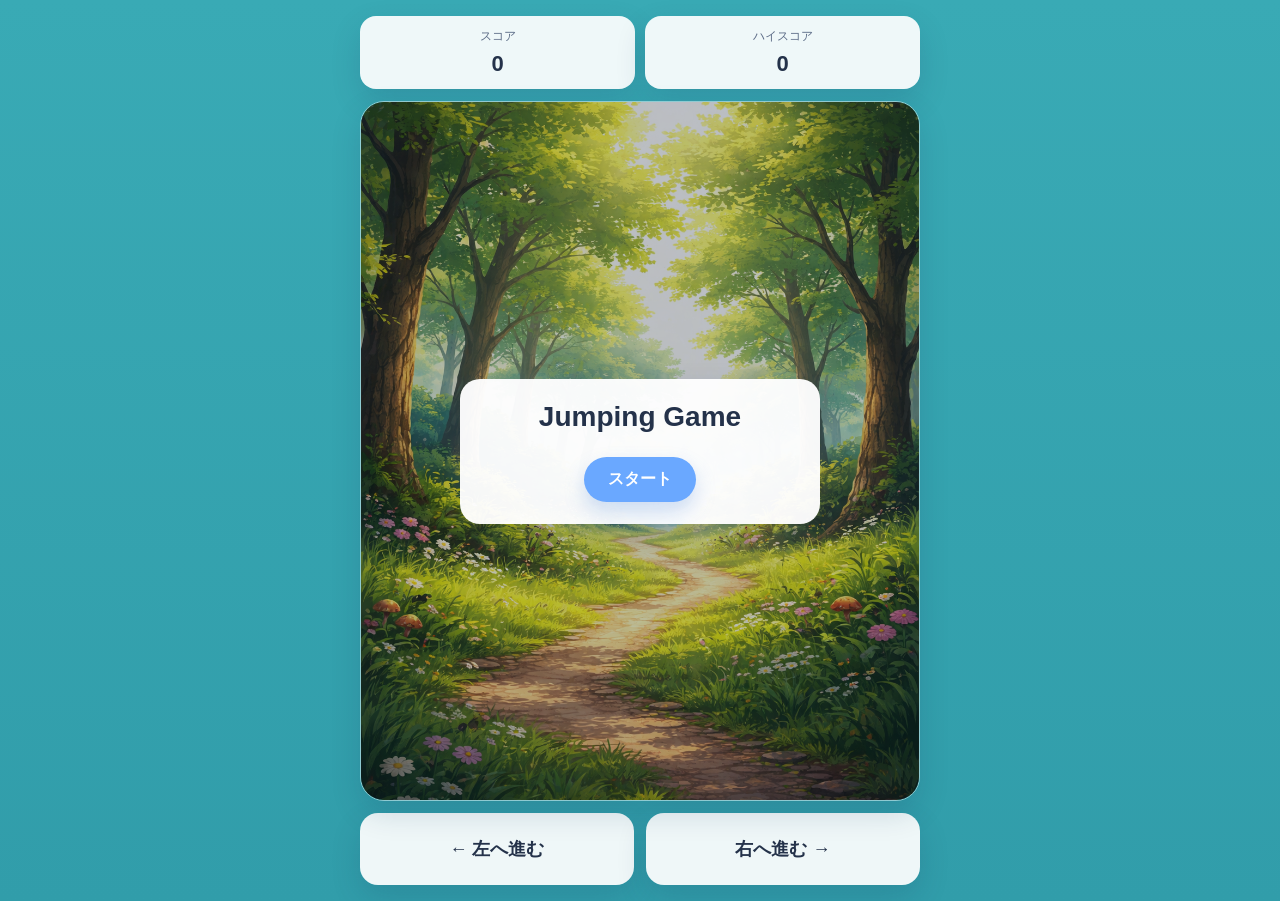
==== index.html @ 4f028e68 "Add files via upload" ====
<!DOCTYPE html>
<html lang="ja">
<head>
  <meta charset="UTF-8" />
  <meta name="viewport" content="width=device-width, initial-scale=1.0, user-scalable=no" />
  <title>Jumping Game</title>
  <link rel="stylesheet" href="style.css" />
</head>
<body>
  <div class="game-shell">
    <div class="hud">
      <div class="hud-card">
        <div class="hud-label">スコア</div>
        <div id="scoreValue" class="hud-value">0</div>
      </div>
      <div class="hud-card">
        <div class="hud-label">ハイスコア</div>
        <div id="highScoreValue" class="hud-value">0</div>
      </div>
    </div>

    <div class="game-board" id="gameBoard">
      <div id="playfield" class="playfield">
        <div id="backgroundLayerA" class="background-layer visible"></div>
        <div id="backgroundLayerB" class="background-layer"></div>
        <div id="worldLayer" class="world-layer"></div>
      </div>

      <div id="overlay" class="overlay">
        <div class="overlay-card">
          <h1 class="overlay-title">Jumping Game</h1>
          <button id="startButton" class="primary-button" type="button">スタート</button>
        </div>
      </div>
    </div>

    <div class="controls">
      <button id="leftButton" class="control-button" type="button">← 左へ進む</button>
      <button id="rightButton" class="control-button" type="button">右へ進む →</button>
    </div>
  </div>

  <script type="module" src="js/main.js"></script>
</body>
</html>
---- style.css ----
:root {
  --bg-top: #39aab5;
  --bg-bottom: #319daa;
  --panel-bg: rgba(255, 255, 255, 0.92);
  --text-main: #24324a;
  --text-sub: #5b6b86;
  --accent: #6aa8ff;
  --danger: #ff6f6f;
  --shadow: 0 12px 30px rgba(20, 50, 90, 0.16);

  --board-height: 700px;
  --board-height-mobile: 620px;

  --tile-width: 96px;
  --tile-width-mobile: 84px;
  --tile-anchor-x: -50%;
  --tile-anchor-y: -68%;

  --player-width: 72px;
  --player-width-mobile: 64px;
  --player-bottom: 26px;

  --tile-move-duration: 220ms;
  --tile-move-easing: cubic-bezier(0.22, 1, 0.36, 1);

  --tile-drop-duration: 400ms;
  --tile-drop-easing: cubic-bezier(0.22, 1, 0.36, 1);
  --tile-drop-start-y: -200%;

  --player-hop-duration: 240ms;
  --player-hop-easing: ease-out;

  --player-hop-right-x-1: -44%;
  --player-hop-right-y-1: -10px;
  --player-hop-right-x-2: -38%;
  --player-hop-right-y-2: -24px;
  --player-hop-right-x-3: -47%;
  --player-hop-right-y-3: 2px;

  --player-hop-left-x-1: -56%;
  --player-hop-left-y-1: -10px;
  --player-hop-left-x-2: -62%;
  --player-hop-left-y-2: -24px;
  --player-hop-left-x-3: -53%;
  --player-hop-left-y-3: 2px;

  --player-fall-offset-y: 28px;
  --player-fall-duration: 180ms;
}

* {
  box-sizing: border-box;
}

body {
  margin: 0;
  min-height: 100vh;
  padding: 16px;
  display: flex;
  justify-content: center;
  align-items: center;
  font-family: "Segoe UI", "Hiragino Sans", "Meiryo", sans-serif;
  color: var(--text-main);
  background: linear-gradient(180deg, var(--bg-top), var(--bg-bottom));
  touch-action: manipulation;
  user-select: none;
  -webkit-user-select: none;
}

.game-shell {
  width: min(100%, 560px);
  display: grid;
  gap: 12px;
}

.hud {
  display: grid;
  grid-template-columns: repeat(2, 1fr);
  gap: 10px;
}

.hud-card {
  padding: 12px;
  text-align: center;
  background: var(--panel-bg);
  border-radius: 16px;
  box-shadow: var(--shadow);
}

.hud-label {
  margin-bottom: 6px;
  font-size: 12px;
  color: var(--text-sub);
}

.hud-value {
  font-size: 22px;
  font-weight: 700;
}

.high-score-highlight {
  color: #ffb300;
  text-shadow: 0 0 10px rgba(255, 179, 0, 0.35);
}

.game-board {
  position: relative;
  height: var(--board-height);
  overflow: hidden;
  border-radius: 24px;
  box-shadow: var(--shadow);
  border: 1px solid rgba(255, 255, 255, 0.45);
}

.playfield {
  position: absolute;
  inset: 0;
  overflow: hidden;
  background: rgba(255, 255, 255, 0.08);
}

.background-layer {
  position: absolute;
  inset: 0;
  z-index: 0;
  background-position: center center;
  background-repeat: no-repeat;
  background-size: cover;
  opacity: 0;
  transition: opacity 900ms ease;
}

.background-layer.visible {
  opacity: 1;
}

.world-layer {
  position: absolute;
  inset: 0;
  z-index: 10;
  will-change: transform;
  transform: translate3d(0, 0, 0);
}

.tile {
  position: absolute;
  width: var(--tile-width);
  height: auto;
  pointer-events: none;
  user-select: none;
  -webkit-user-drag: none;
  transform: translate(var(--tile-anchor-x), var(--tile-anchor-y));
  transition:
    left var(--tile-move-duration) var(--tile-move-easing),
    top var(--tile-move-duration) var(--tile-move-easing),
    opacity 180ms ease,
    transform 180ms ease;
}

.tile-falling {
  opacity: 0;
  transform: translate(var(--tile-anchor-x), -40%);
  transition:
    transform 180ms ease,
    opacity 180ms ease;
}

.tile-drop-in {
  animation: tileDropIn var(--tile-drop-duration) var(--tile-drop-easing);
}

.tile-drop-out {
  animation: tileDropOut var(--tile-drop-duration) var(--tile-drop-easing) forwards;
}

@keyframes tileDropIn {
  0% {
    opacity: 0;
    transform: translate(var(--tile-anchor-x), var(--tile-drop-start-y));
  }
  100% {
    opacity: 1;
    transform: translate(var(--tile-anchor-x), var(--tile-anchor-y));
  }
}

@keyframes tileDropOut {
  0% {
    opacity: 1;
    transform: translate(var(--tile-anchor-x), var(--drop-out-start-anchor-y, var(--tile-anchor-y)));
  }
  100% {
    opacity: 0;
    transform: translate(var(--tile-anchor-x), 120%);
  }
}

.obstacle-tile {
  opacity: 1 !important;
  filter: none !important;
}

.player {
  position: absolute;
  left: 50%;
  bottom: var(--player-bottom);
  width: var(--player-width);
  height: auto;
  z-index: 2000;
  pointer-events: none;
  user-select: none;
  -webkit-user-drag: none;
  transform: translateX(-50%) scaleX(1);
  transform-origin: center bottom;
}

.player-facing-right {
  transform: translateX(-50%) scaleX(1);
}

.player-facing-left {
  transform: translateX(-50%) scaleX(-1);
}

.player-hop-right {
  animation: playerHopRight var(--player-hop-duration) var(--player-hop-easing);
}

.player-hop-left {
  animation: playerHopLeft var(--player-hop-duration) var(--player-hop-easing);
}

@keyframes playerHopRight {
  0% {
    transform: translateX(-50%) translateY(0) scaleX(1);
  }
  25% {
    transform: translateX(var(--player-hop-right-x-1)) translateY(var(--player-hop-right-y-1)) scaleX(1);
  }
  60% {
    transform: translateX(var(--player-hop-right-x-2)) translateY(var(--player-hop-right-y-2)) scaleX(1);
  }
  82% {
    transform: translateX(var(--player-hop-right-x-3)) translateY(var(--player-hop-right-y-3)) scaleX(1);
  }
  100% {
    transform: translateX(-50%) translateY(0) scaleX(1);
  }
}

@keyframes playerHopLeft {
  0% {
    transform: translateX(-50%) translateY(0) scaleX(-1);
  }
  25% {
    transform: translateX(var(--player-hop-left-x-1)) translateY(var(--player-hop-left-y-1)) scaleX(-1);
  }
  60% {
    transform: translateX(var(--player-hop-left-x-2)) translateY(var(--player-hop-left-y-2)) scaleX(-1);
  }
  82% {
    transform: translateX(var(--player-hop-left-x-3)) translateY(var(--player-hop-left-y-3)) scaleX(-1);
  }
  100% {
    transform: translateX(-50%) translateY(0) scaleX(-1);
  }
}

.player-falling {
  opacity: 0.9;
  transition:
    transform var(--player-fall-duration) ease,
    opacity var(--player-fall-duration) ease;
}

.player-facing-right.player-falling {
  transform: translateX(-50%) translateY(var(--player-fall-offset-y)) scaleX(1);
}

.player-facing-left.player-falling {
  transform: translateX(-50%) translateY(var(--player-fall-offset-y)) scaleX(-1);
}

.overlay {
  position: absolute;
  inset: 0;
  z-index: 3000;
  display: flex;
  align-items: center;
  justify-content: center;
  padding: 24px;
  background: rgba(16, 27, 47, 0.28);
}

.overlay.hidden {
  display: none;
}

.overlay-card {
  width: min(100%, 360px);
  padding: 22px;
  text-align: center;
  background: rgba(255, 255, 255, 0.96);
  border-radius: 20px;
  box-shadow: var(--shadow);
}

.overlay-title {
  margin: 0 0 10px;
  font-size: 28px;
}

.overlay-text {
  margin: 8px 0;
  line-height: 1.6;
  color: var(--text-sub);
}

.primary-button {
  margin-top: 14px;
  padding: 12px 24px;
  border: none;
  border-radius: 999px;
  font-size: 16px;
  font-weight: 700;
  color: #fff;
  cursor: pointer;
  background: var(--accent);
  box-shadow: 0 10px 20px rgba(81, 135, 219, 0.28);
}

.controls {
  display: grid;
  grid-template-columns: 1fr 1fr;
  gap: 12px;
}

.control-button {
  min-height: 72px;
  padding: 16px 12px;
  border: none;
  border-radius: 18px;
  font-size: 18px;
  font-weight: 700;
  color: var(--text-main);
  cursor: pointer;
  background: var(--panel-bg);
  box-shadow: var(--shadow);
}

.danger-text {
  color: var(--danger);
  font-weight: 700;
}

@media (max-width: 600px) {
  .game-board {
    height: var(--board-height-mobile);
  }

  .tile {
    width: var(--tile-width-mobile);
  }

  .player {
    width: var(--player-width-mobile);
  }
}
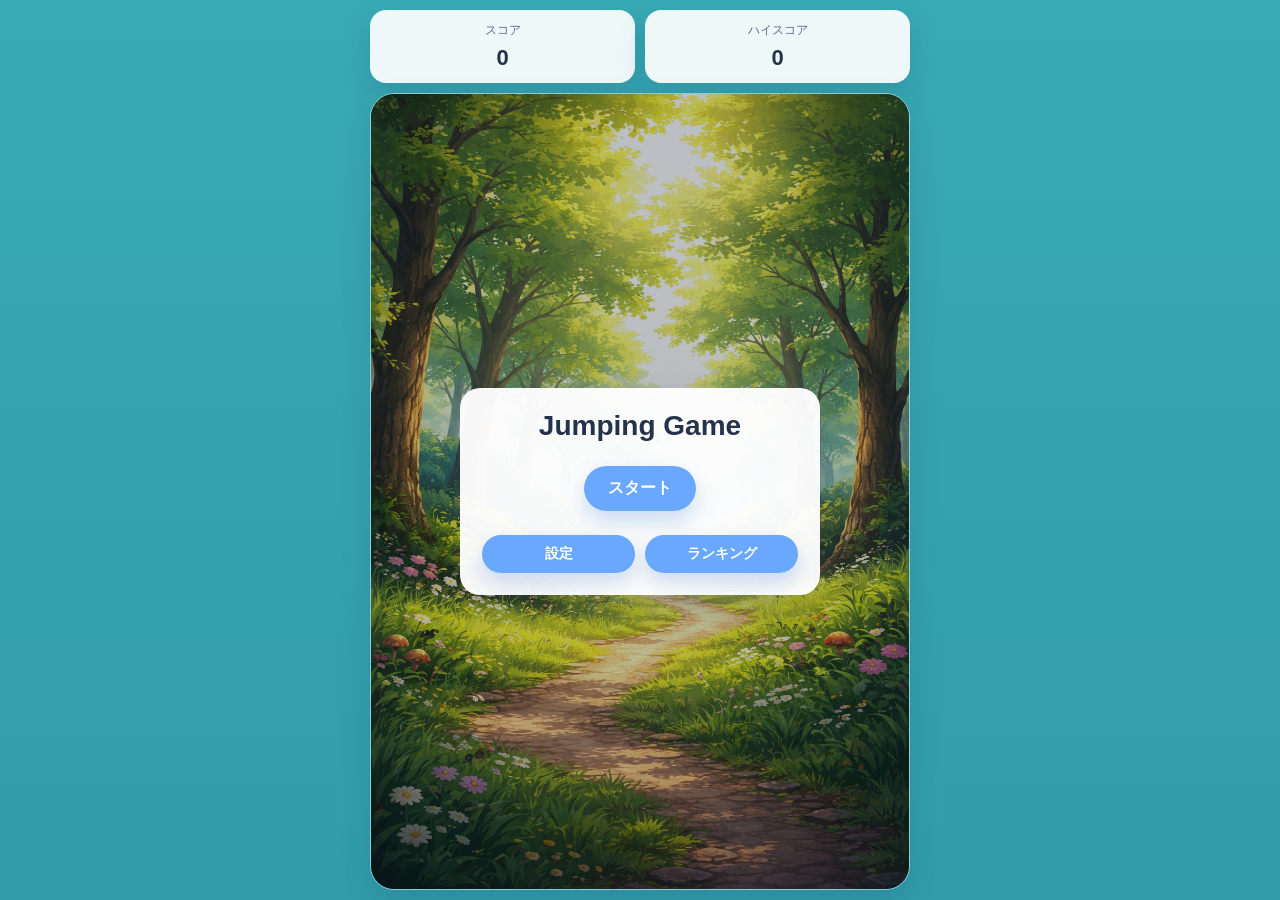
==== commit fc9e84d4: "Add files via upload" ====
--- a/index.html
+++ b/index.html
@@ -26,20 +26,73 @@
         <div id="worldLayer" class="world-layer"></div>
       </div>
 
+      <!-- スタート画面 -->
       <div id="overlay" class="overlay">
         <div class="overlay-card">
           <h1 class="overlay-title">Jumping Game</h1>
-          <button id="startButton" class="primary-button" type="button">スタート</button>
+
+          <!-- 1段目 -->
+          <button id="startButton" class="primary-button">スタート</button>
+
+          <!-- 2段目 -->
+          <div class="menu-row">
+            <button id="btnSettings" class="primary-button sub-button">設定</button>
+            <button id="btnRanking" class="primary-button sub-button">ランキング</button>
+          </div>
+        </div>
+      </div>
+
+      <!-- =====================
+           設定ダイアログ
+      ===================== -->
+<div id="modalSettings" class="modal hidden">
+  <div class="modal-card modal-card-settings">
+    <h2 class="modal-title">プレイヤー設定</h2>
+
+    <input id="inputName" type="text" placeholder="名前を入力" />
+
+    <div class="settings-section">
+      <div class="settings-label">キャラ選択</div>
+
+      <div class="chara-list-wrap">
+        <div class="chara-list">
+          <img src="assets/chara/bear_01.png" data-id="bear_01" class="chara-item" />
+          <img src="assets/chara/bear_02.png" data-id="bear_02" class="chara-item" />
+          <img src="assets/chara/bear_03.png" data-id="bear_03" class="chara-item" />
+          <img src="assets/chara/bear_04.png" data-id="bear_04" class="chara-item" />
+          <img src="assets/chara/bear_05.png" data-id="bear_05" class="chara-item" />
+          <img src="assets/chara/bear_06.png" data-id="bear_06" class="chara-item" />
+        </div>
+      </div>
+    </div>
+
+    <div class="modal-button-row">
+      <button id="saveSettings" class="primary-button">保存</button>
+      <button class="backButton primary-button">戻る</button>
+    </div>
+  </div>
+</div>
+
+      <!-- =====================
+           ランキングダイアログ
+      ===================== -->
+      <div id="modalRanking" class="modal hidden">
+        <div class="modal-card">
+          <h2 class="modal-title">ランキング</h2>
+
+          <ul id="rankingList"></ul>
+
+          <button class="backButton primary-button">戻る</button>
         </div>
       </div>
     </div>
 
     <div class="controls">
-      <button id="leftButton" class="control-button" type="button">← 左へ進む</button>
-      <button id="rightButton" class="control-button" type="button">右へ進む →</button>
+      <button id="leftButton" class="control-button">← 左へ進む</button>
+      <button id="rightButton" class="control-button">右へ進む →</button>
     </div>
   </div>
 
   <script type="module" src="js/main.js"></script>
 </body>
-</html>
+</html>
--- a/style.css
+++ b/style.css
@@ -18,7 +18,7 @@
 
   --player-width: 72px;
   --player-width-mobile: 64px;
-  --player-bottom: 26px;
+  --player-bottom: 140px;
 
   --tile-move-duration: 220ms;
   --tile-move-easing: cubic-bezier(0.22, 1, 0.36, 1);
@@ -54,14 +54,18 @@
 
 body {
   margin: 0;
-  min-height: 100vh;
-  padding: 16px;
+  width: 100%;
+  height: 100dvh;
+  overflow: hidden;
+
   display: flex;
   justify-content: center;
   align-items: center;
+
   font-family: "Segoe UI", "Hiragino Sans", "Meiryo", sans-serif;
   color: var(--text-main);
   background: linear-gradient(180deg, var(--bg-top), var(--bg-bottom));
+
   touch-action: manipulation;
   user-select: none;
   -webkit-user-select: none;
@@ -69,8 +73,11 @@
 
 .game-shell {
   width: min(100%, 560px);
+  height: 100dvh;
+  padding: 10px;
   display: grid;
-  gap: 12px;
+  grid-template-rows: auto 1fr;
+  gap: 10px;
 }
 
 .hud {
@@ -105,7 +112,8 @@
 
 .game-board {
   position: relative;
-  height: var(--board-height);
+  height: 100%;
+  min-height: 0;
   overflow: hidden;
   border-radius: 24px;
   box-shadow: var(--shadow);
@@ -366,3 +374,238 @@
     width: var(--player-width-mobile);
   }
 }
+
+@media (max-width: 600px) {
+
+    :root {
+    --tile-anchor-y: -70%;
+    --player-bottom: 100px;
+  }
+
+  .game-shell {
+    width: 100%;
+    height: 100dvh;
+    padding: 8px;
+    gap: 8px;
+  }
+
+  .tile {
+    width: var(--tile-width-mobile);
+  }
+
+  .player {
+    width: var(--player-width-mobile);
+  }
+
+  .hud-card {
+    padding: 10px;
+  }
+
+  .hud-value {
+    font-size: 20px;
+  }
+}
+
+.controls {
+  display: none;
+}
+
+html {
+  width: 100%;
+  height: 100%;
+  overflow: hidden;
+}
+
+.screen {
+  position: fixed;
+  inset: 0;
+  background: white;
+  z-index: 5000;
+
+  display: flex;
+  flex-direction: column;
+  align-items: center;
+  justify-content: center;
+}
+
+.hidden {
+  display: none;
+}
+
+.chara-list {
+  display: flex;
+  gap: 10px;
+  margin: 10px 0;
+}
+
+.chara-item {
+  width: 60px;
+  cursor: pointer;
+  border: 2px solid transparent;
+}
+
+.chara-item.selected {
+  border: 2px solid red;
+}
+
+/* =========================
+  追加：ダイアログ用
+========================= */
+
+/* 共通オーバーレイ（既存を流用） */
+.modal {
+  position: absolute;
+  inset: 0;
+  z-index: 4000;
+  display: flex;
+  align-items: center;
+  justify-content: center;
+  padding: 24px;
+  background: rgba(16, 27, 47, 0.28);
+}
+
+.modal.hidden {
+  display: none;
+}
+
+/* 中身カード */
+.modal-card {
+  width: min(100%, 360px);
+  padding: 22px;
+  text-align: center;
+  background: rgba(255, 255, 255, 0.96);
+  border-radius: 20px;
+  box-shadow: var(--shadow);
+}
+
+.modal-card-settings {
+  width: min(100%, 390px);
+  min-height: 520px;
+  display: flex;
+  flex-direction: column;
+}
+
+/* タイトル */
+.modal-title {
+  margin: 0 0 18px;
+  font-size: 24px;
+  color: var(--text-main);
+}
+
+
+#inputName {
+  width: 100%;
+  max-width: 260px;
+  margin: 0 auto 18px;
+  padding: 12px 14px;
+  border: none;
+  border-radius: 12px;
+  font-size: 16px;
+  background: #eef1f7;
+  color: var(--text-main);
+  outline: none;
+}
+
+.settings-section {
+  width: 100%;
+  margin-top: 4px;
+  flex: 1;
+  display: flex;
+  flex-direction: column;
+  align-items: center;
+}
+
+.settings-label {
+  width: 100%;
+  max-width: 260px;
+  margin-bottom: 10px;
+  text-align: left;
+  font-size: 14px;
+  font-weight: 700;
+  color: var(--text-sub);
+}
+
+/* キャラ選択 */
+.chara-list-wrap {
+  width: 100%;
+  max-width: 260px;
+  height: 190px;
+  padding: 10px;
+  border-radius: 14px;
+  background: #eef1f7;
+  overflow-y: auto;
+  overflow-x: hidden;
+}
+
+.chara-list {
+  display: grid;
+  grid-template-columns: repeat(3, 1fr);
+  gap: 12px;
+  justify-items: center;
+}
+
+.chara-item {
+  width: 64px;
+  height: 64px;
+  object-fit: contain;
+  border-radius: 12px;
+  cursor: pointer;
+  border: 3px solid transparent;
+  background: rgba(255, 255, 255, 0.75);
+  transition: transform 0.2s ease, border-color 0.2s ease, box-shadow 0.2s ease;
+}
+
+.chara-item:hover {
+  transform: scale(1.06);
+}
+
+.chara-item.selected {
+  border-color: #ffcc00;
+  box-shadow: 0 6px 14px rgba(255, 204, 0, 0.35);
+  transform: scale(1.06);
+}
+
+/* ボタン調整 */
+.modal-button-row {
+  margin-top: 18px;
+  display: flex;
+  justify-content: center;
+  gap: 14px;
+  flex-wrap: wrap;
+}
+
+.modal-card button {
+  margin: 0;
+}
+
+/* ランキング */
+#rankingList {
+  list-style: none;
+  padding: 0;
+  margin: 10px 0;
+}
+
+#rankingList li {
+  background: #f3f6fa;
+  padding: 10px;
+  border-radius: 10px;
+  margin-bottom: 6px;
+
+  display: flex;
+  justify-content: space-between;
+  align-items: center;
+}
+
+/* 横並び */
+.menu-row {
+  display: flex;
+  gap: 10px;
+  margin-top: 10px;
+}
+
+/* サブボタン少し小さく */
+.sub-button {
+  flex: 1;
+  font-size: 14px;
+  padding: 10px;
+}
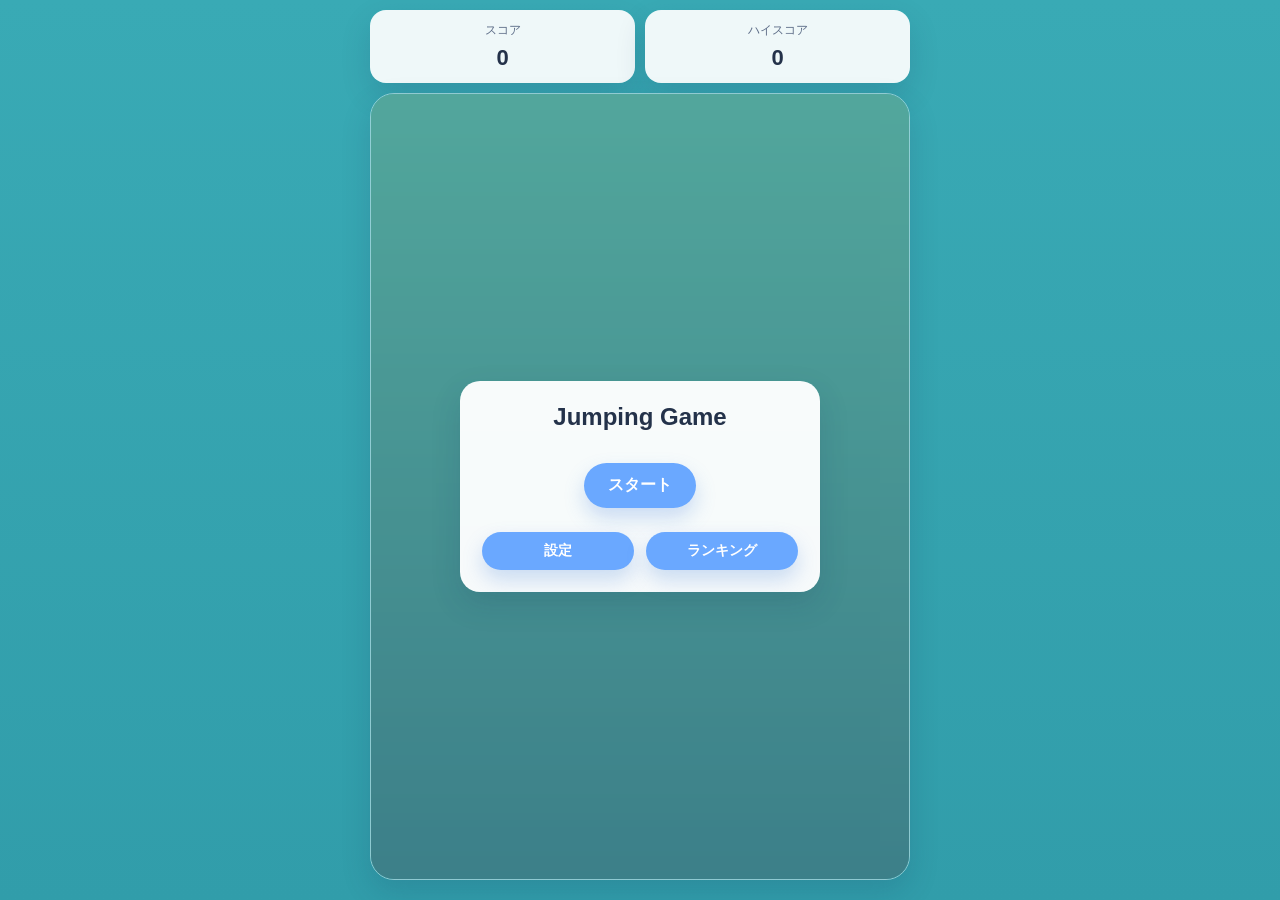
==== commit bebb622d: "Add files via upload" ====
--- a/index.html
+++ b/index.html
@@ -4,7 +4,7 @@
   <meta charset="UTF-8" />
   <meta name="viewport" content="width=device-width, initial-scale=1.0, user-scalable=no" />
   <title>Jumping Game</title>
-  <link rel="stylesheet" href="style.css" />
+  <link rel="stylesheet" href="css/style.css">
 </head>
 <body>
   <div class="game-shell">
@@ -23,76 +23,140 @@
       <div id="playfield" class="playfield">
         <div id="backgroundLayerA" class="background-layer visible"></div>
         <div id="backgroundLayerB" class="background-layer"></div>
+        <div id="effectLayer" class="effect-layer"></div>
         <div id="worldLayer" class="world-layer"></div>
       </div>
 
-      <!-- スタート画面 -->
       <div id="overlay" class="overlay">
         <div class="overlay-card">
           <h1 class="overlay-title">Jumping Game</h1>
+          <button id="startButton" class="primary-button" type="button">スタート</button>
 
-          <!-- 1段目 -->
-          <button id="startButton" class="primary-button">スタート</button>
-
-          <!-- 2段目 -->
           <div class="menu-row">
-            <button id="btnSettings" class="primary-button sub-button">設定</button>
-            <button id="btnRanking" class="primary-button sub-button">ランキング</button>
+            <button id="btnSettings" class="primary-button sub-button" type="button">設定</button>
+            <button id="btnRanking" class="primary-button sub-button" type="button">ランキング</button>
           </div>
         </div>
       </div>
 
-      <!-- =====================
-           設定ダイアログ
-      ===================== -->
-<div id="modalSettings" class="modal hidden">
-  <div class="modal-card modal-card-settings">
-    <h2 class="modal-title">プレイヤー設定</h2>
+      <div id="modalSettings" class="modal hidden">
+        <div class="modal-card modal-card-settings">
+          <h2 class="modal-title">プレイヤー設定</h2>
 
-    <input id="inputName" type="text" placeholder="名前を入力" />
+          <div class="settings-section">
+            <div class="settings-label">プレイヤー名</div>
+            <input id="inputName" type="text" placeholder="名前を入力" />
+          </div>
 
-    <div class="settings-section">
-      <div class="settings-label">キャラ選択</div>
+          <div class="settings-section">
+            <div class="settings-label">キャラ選択</div>
 
-      <div class="chara-list-wrap">
-        <div class="chara-list">
-          <img src="assets/chara/bear_01.png" data-id="bear_01" class="chara-item" />
-          <img src="assets/chara/bear_02.png" data-id="bear_02" class="chara-item" />
-          <img src="assets/chara/bear_03.png" data-id="bear_03" class="chara-item" />
-          <img src="assets/chara/bear_04.png" data-id="bear_04" class="chara-item" />
-          <img src="assets/chara/bear_05.png" data-id="bear_05" class="chara-item" />
-          <img src="assets/chara/bear_06.png" data-id="bear_06" class="chara-item" />
+            <div class="chara-list-wrap">
+              <div class="chara-list">
+                <button type="button" class="chara-button" data-id="chara_01">
+                  <span class="chara-new-badge hidden">NEW</span>
+                  <img src="assets/chara/chara_01.png" data-id="chara_01" class="chara-item" alt="くま1" />
+                </button>
+
+                <button type="button" class="chara-button" data-id="chara_02">
+                  <span class="chara-new-badge hidden">NEW</span>
+                  <img src="assets/chara/chara_02.png" data-id="chara_02" class="chara-item" alt="くま2" />
+                </button>
+
+                <button type="button" class="chara-button" data-id="chara_03">
+                  <span class="chara-new-badge hidden">NEW</span>
+                  <img src="assets/chara/chara_03.png" data-id="chara_03" class="chara-item" alt="くま3" />
+                </button>
+
+                <button type="button" class="chara-button" data-id="chara_04">
+                  <span class="chara-new-badge hidden">NEW</span>
+                  <img src="assets/chara/chara_04.png" data-id="chara_04" class="chara-item" alt="くま4" />
+                </button>
+
+                <button type="button" class="chara-button" data-id="chara_05">
+                  <span class="chara-new-badge hidden">NEW</span>
+                  <img src="assets/chara/chara_05.png" data-id="chara_05" class="chara-item" alt="くま5" />
+                </button>
+
+                <button type="button" class="chara-button" data-id="chara_06">
+                  <span class="chara-new-badge hidden">NEW</span>
+                  <img src="assets/chara/chara_06.png" data-id="chara_06" class="chara-item" alt="くま6" />
+                </button>
+
+                <button type="button" class="chara-button" data-id="chara_07">
+                  <span class="chara-new-badge hidden">NEW</span>
+                  <img src="assets/chara/chara_07.png" data-id="chara_07" class="chara-item" alt="くま7" />
+                </button>
+              </div>
+            </div>
+          </div>
+
+          <div class="modal-button-row">
+            <button id="saveSettings" class="primary-button" type="button">保存</button>
+            <button class="backButton primary-button" type="button">戻る</button>
+          </div>
         </div>
       </div>
-    </div>
 
-    <div class="modal-button-row">
-      <button id="saveSettings" class="primary-button">保存</button>
-      <button class="backButton primary-button">戻る</button>
-    </div>
-  </div>
-</div>
-
-      <!-- =====================
-           ランキングダイアログ
-      ===================== -->
       <div id="modalRanking" class="modal hidden">
         <div class="modal-card">
           <h2 class="modal-title">ランキング</h2>
+          <ul id="rankingList"></ul>
+          <button class="backButton primary-button" type="button">戻る</button>
+        </div>
+      </div>
 
-          <ul id="rankingList"></ul>
+      <div id="unlockModal" class="modal hidden">
+        <div class="modal-card unlock-modal-card">
+          <div class="unlock-title">キャラ解放！</div>
+          <img id="unlockCharacterImage" class="unlock-character-image" src="" alt="unlock character" />
+          <div id="unlockCharacterName" class="unlock-character-name"></div>
+          <div class="unlock-text">新しいキャラクターが使えるようになりました</div>
+          <button id="unlockModalCloseButton" class="primary-button" type="button">OK</button>
+        </div>
+      </div>
 
-          <button class="backButton primary-button">戻る</button>
+      <div id="lockedCharacterModal" class="modal hidden">
+        <div class="modal-card locked-character-modal-card">
+          <div class="modal-title">未解放キャラ</div>
+          <img id="lockedCharacterImage" class="unlock-character-image" src="" alt="locked character" />
+          <div id="lockedCharacterName" class="unlock-character-name"></div>
+          <div id="lockedCharacterCondition" class="unlock-text"></div>
+          <button id="lockedCharacterModalCloseButton" class="primary-button" type="button">OK</button>
         </div>
       </div>
     </div>
 
     <div class="controls">
-      <button id="leftButton" class="control-button">← 左へ進む</button>
-      <button id="rightButton" class="control-button">右へ進む →</button>
+      <button id="leftButton" class="control-button" type="button">← 左へ進む</button>
+      <button id="rightButton" class="control-button" type="button">右へ進む →</button>
     </div>
   </div>
+  <div class="preview-panel" id="previewPanel">
+  <div class="preview-panel-title">演出プレビュー</div>
+
+  <div class="preview-row">
+    <label for="previewScoreRange">見た目用スコア</label>
+    <input id="previewScoreRange" type="range" min="0" max="1400" step="10" value="0" />
+  </div>
+
+  <div class="preview-row preview-row-inline">
+    <input id="previewScoreInput" type="number" min="0" max="1400" step="10" value="0" />
+    <button id="previewApplyButton" class="primary-button sub-button" type="button">
+      反映
+    </button>
+    <button id="previewClearButton" class="primary-button sub-button" type="button">
+      解除
+    </button>
+  </div>
+
+  <div class="preview-note">
+    実スコア: <span id="previewActualScore">0</span> /
+    表示スコア: <span id="previewVisualScore">0</span> /
+    演出: <span id="previewEffectName">なし</span>
+  </div>
+</div>
 
   <script type="module" src="js/main.js"></script>
 </body>
-</html>+</html>
--- a/css/style.css
+++ b/css/style.css
@@ -0,0 +1,435 @@
+/* =========================================================
+   style.css
+   ゲーム全体の見た目・レイアウト・演出を管理するスタイルシート
+
+   ■ このファイルの方針
+   - 元の見た目や挙動をできるだけ変えない
+   - セクションごとに整理して保守しやすくする
+   - 値の意味が分かるようにコメントを追加する
+
+   ■ 分割構成
+   - style.css      : ベースレイアウト / HUD / 盤面 / タイル / プレイヤー
+   - effects.css    : ステージ演出（落ち葉 / 砂嵐 / 雪 / 日差し / 隕石）
+   - modal.css      : オーバーレイ / モーダル / ボタン / 設定UI / ランキングUI
+   - responsive.css : 画面幅に応じた調整
+   ========================================================= */
+
+/* =========================================================
+   0. 他CSSの読み込み
+   ---------------------------------------------------------
+   読み込み順で見た目が変わる可能性があるため、
+   元の責務に近い順番で読み込む。
+   ========================================================= */
+@import url("./effects.css");
+@import url("./modal.css");
+@import url("./responsive.css");
+
+/* =========================================================
+   1. テーマ・共通設定（CSS変数）
+   ---------------------------------------------------------
+   色、サイズ、アニメーション時間など、
+   ゲーム全体で使う値をここで一元管理する。
+   ========================================================= */
+:root {
+  /* ---------- 背景・UIカラー ---------- */
+  --bg-top: #39aab5;
+  --bg-bottom: #319daa;
+  --panel-bg: rgba(255, 255, 255, 0.92);
+  --text-main: #24324a;
+  --text-sub: #5b6b86;
+  --accent: #6aa8ff;
+  --danger: #ff6f6f;
+  --shadow: 0 12px 30px rgba(20, 50, 90, 0.16);
+
+  /* ---------- 盤面サイズ ---------- */
+  --board-height-mobile: 620px;
+
+  /* ---------- タイル関連 ---------- */
+  --tile-width: 96px;
+  --tile-width-mobile: 84px;
+
+  /* タイル画像の基準位置補正 */
+  --tile-anchor-x: -50%;
+  --tile-anchor-y: -68%;
+
+  /* ---------- プレイヤー関連 ---------- */
+  --player-width: 72px;
+  --player-width-mobile: 64px;
+  --player-bottom: 140px;
+
+  /* ---------- タイル移動アニメーション ---------- */
+  --tile-move-duration: 220ms;
+  --tile-move-easing: cubic-bezier(0.22, 1, 0.36, 1);
+
+  /* ---------- タイル落下アニメーション ---------- */
+  --tile-drop-duration: 400ms;
+  --tile-drop-easing: cubic-bezier(0.22, 1, 0.36, 1);
+  --tile-drop-start-y: -200%;
+
+  /* ---------- プレイヤージャンプアニメーション ---------- */
+  --player-hop-duration: 240ms;
+  --player-hop-easing: ease-out;
+
+  /* 右ジャンプ時の中間位置 */
+  --player-hop-right-x-1: -44%;
+  --player-hop-right-y-1: -10px;
+  --player-hop-right-x-2: -38%;
+  --player-hop-right-y-2: -24px;
+  --player-hop-right-x-3: -47%;
+  --player-hop-right-y-3: 2px;
+
+  /* 左ジャンプ時の中間位置 */
+  --player-hop-left-x-1: -56%;
+  --player-hop-left-y-1: -10px;
+  --player-hop-left-x-2: -62%;
+  --player-hop-left-y-2: -24px;
+  --player-hop-left-x-3: -53%;
+  --player-hop-left-y-3: 2px;
+
+  /* 落下演出 */
+  --player-fall-offset-y: 28px;
+  --player-fall-duration: 500ms;
+}
+
+/* =========================================================
+   2. リセット・ベース設定
+   ========================================================= */
+* {
+  box-sizing: border-box;
+}
+
+html,
+body {
+  width: 100%;
+  height: 100%;
+  margin: 0;
+  overflow: hidden;
+}
+
+body {
+  display: flex;
+  align-items: center;
+  justify-content: center;
+  font-family: "Segoe UI", "Hiragino Sans", "Meiryo", sans-serif;
+  color: var(--text-main);
+  background: linear-gradient(180deg, var(--bg-top), var(--bg-bottom));
+  touch-action: manipulation;
+  user-select: none;
+  -webkit-user-select: none;
+}
+
+/* =========================================================
+   3. 全体レイアウト
+   ========================================================= */
+.game-shell {
+  width: min(100%, 560px);
+  height: 100dvh;
+  padding: 10px;
+  display: grid;
+  grid-template-rows: auto 1fr auto;
+  gap: 10px;
+}
+
+/* =========================================================
+   4. HUD（スコア表示エリア）
+   ========================================================= */
+.hud {
+  display: grid;
+  grid-template-columns: repeat(2, 1fr);
+  gap: 10px;
+}
+
+.hud-card {
+  padding: 12px;
+  text-align: center;
+  background: var(--panel-bg);
+  border-radius: 16px;
+  box-shadow: var(--shadow);
+}
+
+.hud-label {
+  margin-bottom: 6px;
+  font-size: 12px;
+  color: var(--text-sub);
+}
+
+.hud-value {
+  font-size: 22px;
+  font-weight: 700;
+}
+
+.high-score-highlight {
+  color: #ffb300;
+  text-shadow: 0 0 10px rgba(255, 179, 0, 0.35);
+}
+
+/* =========================================================
+   5. ゲーム盤面
+   ========================================================= */
+.game-board {
+  position: relative;
+  min-height: 0;
+  overflow: hidden;
+  border-radius: 24px;
+  border: 1px solid rgba(255, 255, 255, 0.45);
+  box-shadow: var(--shadow);
+}
+
+.playfield {
+  position: absolute;
+  inset: 0;
+  overflow: hidden;
+  background: rgba(255, 255, 255, 0.08);
+}
+
+/* =========================================================
+   6. 背景レイヤー
+   ---------------------------------------------------------
+   ステージに応じて背景画像を切り替えるためのレイヤー。
+   visible クラスが付いたものをフェード表示する。
+   ========================================================= */
+.background-layer {
+  position: absolute;
+  inset: 0;
+  z-index: 0;
+  opacity: 0;
+  background-position: center;
+  background-repeat: no-repeat;
+  background-size: cover;
+  transition: opacity 900ms ease;
+}
+
+.background-layer.visible {
+  opacity: 1;
+}
+
+/* =========================================================
+   7. エフェクトレイヤー
+   ---------------------------------------------------------
+   実際の演出定義は effects.css に分離している。
+   このレイヤー自体の土台だけここに残す。
+   ========================================================= */
+.effect-layer {
+  position: absolute;
+  inset: 0;
+  z-index: 3000;
+  overflow: hidden;
+  pointer-events: none;
+}
+
+/* エフェクト共通の個別要素 */
+.effect-item {
+  position: absolute;
+  display: block;
+  pointer-events: none;
+}
+
+/* =========================================================
+   8. ワールドレイヤー
+   ---------------------------------------------------------
+   タイルやプレイヤーが置かれる実際のゲーム空間。
+   transform によるカメラ移動を想定している。
+   ========================================================= */
+.world-layer {
+  position: absolute;
+  inset: 0;
+  z-index: 10;
+  will-change: transform;
+  transform: translate3d(0, 0, 0);
+}
+
+/* =========================================================
+   9. タイル
+   ========================================================= */
+.tile {
+  position: absolute;
+  width: var(--tile-width);
+  height: auto;
+  pointer-events: none;
+  user-select: none;
+  -webkit-user-drag: none;
+  transform: translate(var(--tile-anchor-x), var(--tile-anchor-y));
+  transition:
+    left var(--tile-move-duration) var(--tile-move-easing),
+    top var(--tile-move-duration) var(--tile-move-easing),
+    opacity 180ms ease,
+    transform 180ms ease;
+}
+
+/* 落下状態の見た目 */
+.tile-falling {
+  opacity: 0;
+  transform: translate(var(--tile-anchor-x), -40%);
+  transition: transform 180ms ease, opacity 180ms ease;
+}
+
+/* タイル出現 */
+.tile-drop-in {
+  animation: tileDropIn var(--tile-drop-duration) var(--tile-drop-easing);
+}
+
+/* タイル退場 */
+.tile-drop-out {
+  animation: tileDropOut var(--tile-drop-duration) var(--tile-drop-easing)
+    forwards;
+}
+
+@keyframes tileDropIn {
+  from {
+    opacity: 0;
+    transform: translate(var(--tile-anchor-x), var(--tile-drop-start-y));
+  }
+
+  to {
+    opacity: 1;
+    transform: translate(var(--tile-anchor-x), var(--tile-anchor-y));
+  }
+}
+
+@keyframes tileDropOut {
+  from {
+    opacity: 1;
+    transform: translate(
+      var(--tile-anchor-x),
+      var(--drop-out-start-anchor-y, var(--tile-anchor-y))
+    );
+  }
+
+  to {
+    opacity: 0;
+    transform: translate(var(--tile-anchor-x), 120%);
+  }
+}
+
+/* 障害物タイルは透明化・フィルタ除去をしない */
+.obstacle-tile {
+  opacity: 1 !important;
+  filter: none !important;
+}
+
+/* =========================================================
+   10. プレイヤー
+   ========================================================= */
+.player {
+  position: absolute;
+  left: 50%;
+  bottom: var(--player-bottom);
+  width: var(--player-width);
+  height: auto;
+  z-index: 2000;
+  pointer-events: none;
+  user-select: none;
+  -webkit-user-drag: none;
+  transform: translateX(-50%) scaleX(1);
+  transform-origin: center bottom;
+}
+
+/* 向き：右 */
+.player-facing-right {
+  transform: translateX(-50%) scaleX(1);
+}
+
+/* 向き：左（左右反転） */
+.player-facing-left {
+  transform: translateX(-50%) scaleX(-1);
+}
+
+/* 右ジャンプ */
+.player-hop-right {
+  animation: playerHopRight var(--player-hop-duration) var(--player-hop-easing);
+}
+
+/* 左ジャンプ */
+.player-hop-left {
+  animation: playerHopLeft var(--player-hop-duration) var(--player-hop-easing);
+}
+
+@keyframes playerHopRight {
+  0% {
+    transform: translateX(-50%) translateY(0) scaleX(1);
+  }
+
+  25% {
+    transform: translateX(var(--player-hop-right-x-1))
+      translateY(var(--player-hop-right-y-1)) scaleX(1);
+  }
+
+  60% {
+    transform: translateX(var(--player-hop-right-x-2))
+      translateY(var(--player-hop-right-y-2)) scaleX(1);
+  }
+
+  82% {
+    transform: translateX(var(--player-hop-right-x-3))
+      translateY(var(--player-hop-right-y-3)) scaleX(1);
+  }
+
+  100% {
+    transform: translateX(-50%) translateY(0) scaleX(1);
+  }
+}
+
+@keyframes playerHopLeft {
+  0% {
+    transform: translateX(-50%) translateY(0) scaleX(-1);
+  }
+
+  25% {
+    transform: translateX(var(--player-hop-left-x-1))
+      translateY(var(--player-hop-left-y-1)) scaleX(-1);
+  }
+
+  60% {
+    transform: translateX(var(--player-hop-left-x-2))
+      translateY(var(--player-hop-left-y-2)) scaleX(-1);
+  }
+
+  82% {
+    transform: translateX(var(--player-hop-left-x-3))
+      translateY(var(--player-hop-left-y-3)) scaleX(-1);
+  }
+
+  100% {
+    transform: translateX(-50%) translateY(0) scaleX(-1);
+  }
+}
+
+/* 落下状態 */
+.player-falling {
+  opacity: 0.95;
+  animation: playerFallRight var(--player-fall-duration) ease-in forwards;
+}
+
+/* 右向きのまま落下 */
+.player-facing-right.player-falling {
+  transform: translateX(-50%) translateY(var(--player-fall-offset-y)) scaleX(1);
+}
+
+/* 左向きの落下は別アニメーションを使う */
+.player-facing-left.player-falling {
+  animation-name: playerFallLeft;
+}
+
+@keyframes playerFallRight {
+  0% {
+    transform: translateX(-50%) translateY(0) scaleX(1);
+    opacity: 1;
+  }
+
+  100% {
+    transform: translateX(-50%) translateY(120vh) scaleX(1);
+    opacity: 0.2;
+  }
+}
+
+@keyframes playerFallLeft {
+  0% {
+    transform: translateX(-50%) translateY(0) scaleX(-1);
+    opacity: 1;
+  }
+
+  100% {
+    transform: translateX(-50%) translateY(120vh) scaleX(-1);
+    opacity: 0.2;
+  }
+}
